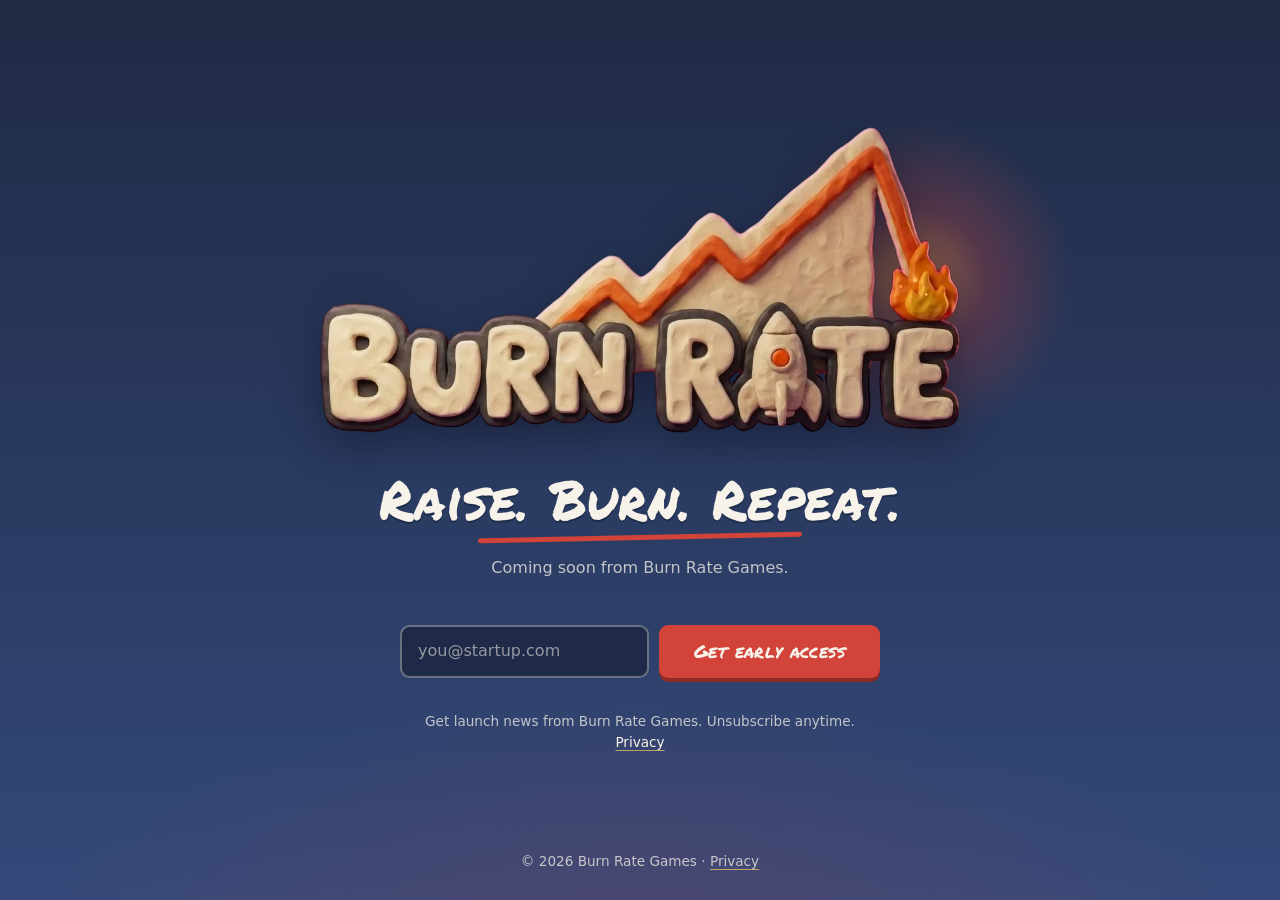
==== index.html @ 737b6787 "Burn Rate teaser: one-screen landing page with Kit early-access form, privacy policy Co-Authored-By:" ====
<!doctype html>
<html lang="en">
<head>
<meta charset="utf-8">
<meta name="viewport" content="width=device-width,initial-scale=1">
<!-- TAGLINE: "Raise. Burn. Repeat." appears in <title>, description, og:*, twitter:* and .tag below. -->
<title>Burn Rate — Raise. Burn. Repeat.</title>
<meta name="description" content="Raise. Burn. Repeat. Burn Rate is coming soon from Burn Rate Games. Get early access.">
<meta name="theme-color" content="#1F2A44">
<link rel="canonical" href="https://burnrategames.com/">
<meta property="og:type" content="website">
<meta property="og:site_name" content="Burn Rate Games">
<meta property="og:title" content="Burn Rate — Raise. Burn. Repeat.">
<meta property="og:description" content="Coming soon from Burn Rate Games. Get early access.">
<meta property="og:url" content="https://burnrategames.com/">
<meta property="og:image" content="https://burnrategames.com/img/og.jpg">
<meta property="og:image:width" content="1200">
<meta property="og:image:height" content="630">
<meta property="og:image:alt" content="Burn Rate logo in clay: a rising line that crashes into a flame">
<meta name="twitter:card" content="summary_large_image">
<meta name="twitter:title" content="Burn Rate — Raise. Burn. Repeat.">
<meta name="twitter:description" content="Coming soon from Burn Rate Games. Get early access.">
<meta name="twitter:image" content="https://burnrategames.com/img/og.jpg">
<link rel="icon" href="img/favicon.png" type="image/png">
<link rel="apple-touch-icon" href="img/apple-touch-icon.png">
<link rel="preload" href="fonts/permanent-marker.woff2" as="font" type="font/woff2" crossorigin>
<link rel="stylesheet" href="style.css">
</head>
<body>
<main class="stage">
  <h1 class="logo">
    <img src="img/logo.webp" width="1008" height="483" alt="Burn Rate">
  </h1>
  <p class="tag">Raise. Burn. Repeat.</p>
  <p class="soon">Coming soon from Burn Rate Games.</p>

  <form id="signup" class="signup" action="https://app.kit.com/forms/10079919/subscriptions" method="post">
    <label class="sr-only" for="email">Email address</label>
    <div class="row">
      <input id="email" type="email" name="email_address" placeholder="you@startup.com" autocomplete="email" required>
      <button type="submit">Get early access</button>
    </div>
    <div class="hp" aria-hidden="true">
      <label for="website">Leave this empty</label>
      <input id="website" type="text" name="website" tabindex="-1" autocomplete="off">
    </div>
    <p id="status" class="status" role="status" aria-live="polite"></p>
    <p class="consent">Get launch news from Burn Rate Games. Unsubscribe anytime. <a href="privacy.html">Privacy</a></p>
  </form>
</main>
<footer class="foot">© 2026 Burn Rate Games · <a href="privacy.html">Privacy</a></footer>
<script>
(() => {
  const form = document.getElementById('signup');
  const status = document.getElementById('status');
  const button = form.querySelector('button');
  const say = (msg, kind) => { status.textContent = msg; status.dataset.kind = kind || ''; };

  form.addEventListener('submit', async (e) => {
    e.preventDefault();
    const data = new FormData(form);
    if (data.get('website')) { say('Check your inbox to confirm.', 'ok'); return; } // bot: drop silently
    data.delete('website');
    button.disabled = true;
    say('Sending…');
    try {
      const res = await fetch(form.action, { method: 'POST', body: data, headers: { Accept: 'application/json' } });
      const json = await res.json().catch(() => ({}));
      if (!res.ok || json.status !== 'success') throw new Error('kit');
      form.reset();
      say('Check your inbox to confirm.', 'ok');
    } catch {
      say('Something broke. Try again.', 'err');
    } finally {
      button.disabled = false;
    }
  });
})();
</script>
</body>
</html>
---- style.css ----
/* Apache-2.0, see fonts/permanent-marker-LICENSE.txt */
@font-face{font-family:"Permanent Marker";src:url(fonts/permanent-marker.woff2) format("woff2");font-display:swap}

:root{
  --ink:#1F2A44;--dusk:#34497A;--red:#D2433A;--pad:#F2D16B;--paper:#F7F3EA;
  --muted:rgba(247,243,234,.74);
  --marker:"Permanent Marker","Segoe Print","Bradley Hand",cursive;
  --sans:Inter,system-ui,-apple-system,"Segoe UI",Roboto,sans-serif;
}
*{box-sizing:border-box}
html{background:var(--ink);overflow-x:hidden;overflow-x:clip}
body{
  margin:0;min-height:100vh;min-height:100svh;display:flex;flex-direction:column;
  color:var(--paper);font:400 1rem/1.55 var(--sans);overflow-x:hidden;overflow-x:clip;
  background:
    radial-gradient(60rem 30rem at 50% 115%,rgba(210,67,58,.22),transparent 70%),
    linear-gradient(var(--ink),var(--dusk));
}
a{color:var(--paper);text-decoration-color:rgba(242,209,107,.7);text-underline-offset:.2em}
a:hover{color:var(--pad)}
:focus-visible{outline:3px solid var(--pad);outline-offset:3px}

.stage{flex:1;width:min(42rem,100% - 2rem);margin:0 auto;padding:clamp(2.5rem,9vh,6rem) 0 2rem;
  display:flex;flex-direction:column;align-items:center;justify-content:center;text-align:center}

/* Logo + ember glow parked on the flame (flame sits ~94% / 51% of the image). */
.logo{position:relative;margin:0;width:min(100%,40rem);line-height:0}
.logo img{position:relative;z-index:1;width:100%;height:auto;filter:drop-shadow(0 .9rem 1.4rem rgba(10,14,28,.45))}
.logo::before,.logo::after{content:"";position:absolute;pointer-events:none;left:93%;top:50%;border-radius:50%;transform:translate(-50%,-50%)}
.logo::before{width:50%;aspect-ratio:1;background:radial-gradient(closest-side,rgba(255,150,60,.55),rgba(210,67,58,.28) 45%,transparent);
  animation:flicker 2.6s ease-in-out infinite}
.logo::after{z-index:2;width:.3rem;height:.3rem;background:#ffb25a;
  box-shadow:-.9rem .4rem 0 -.05rem #ff8a3d,.7rem .9rem 0 -.08rem #ffc76b,-.3rem 1.4rem 0 -.1rem #ff7a3a;
  animation:embers 3.2s ease-out infinite}
@keyframes flicker{0%,100%{opacity:.75;transform:translate(-50%,-50%) scale(1)}35%{opacity:1;transform:translate(-50%,-52%) scale(1.08)}60%{opacity:.85;transform:translate(-50%,-50%) scale(.96)}}
@keyframes embers{0%{opacity:0;transform:translate(-50%,0)}15%{opacity:1}100%{opacity:0;transform:translate(-30%,-5.5rem)}}

.tag{font:400 clamp(2rem,8.5vw,3.4rem)/1.1 var(--marker);margin:clamp(1.25rem,4vh,2.25rem) 0 0;letter-spacing:.01em;
  text-shadow:0 .15rem 0 rgba(10,14,28,.35)}
.tag::after{content:"";display:block;width:62%;height:.32rem;margin:.35rem auto 0;border-radius:.3rem;background:var(--red);transform:rotate(-1.2deg)}
.soon{margin:1rem 0 0;color:var(--muted);font-size:1rem}

.signup{width:min(100%,30rem);margin-top:clamp(1.75rem,5vh,2.75rem)}
.row{display:flex;flex-wrap:wrap;gap:.6rem}
.row input{flex:1 1 14rem;min-width:0;min-height:3.1rem;padding:.75rem 1rem;font:inherit;font-size:1rem;color:var(--paper);
  background:rgba(14,20,36,.5);border:2px solid rgba(247,243,234,.35);border-radius:.6rem}
.row input::placeholder{color:rgba(247,243,234,.55)}
.row input:hover{border-color:rgba(247,243,234,.6)}
.row input:focus-visible{outline:none;border-color:var(--pad);box-shadow:0 0 0 3px rgba(242,209,107,.35)}
.row button{flex:1 1 auto;min-height:3.1rem;padding:.7rem 1.4rem;font:400 1.15rem/1 var(--marker);letter-spacing:.02em;
  color:var(--paper);background:var(--red);border:0;border-radius:.6rem;cursor:pointer;
  box-shadow:0 .25rem 0 #8f2a24;transition:transform .12s,box-shadow .12s,background .12s}
.row button:hover{background:#c13a32;box-shadow:0 .25rem 0 #8f2a24,0 0 0 2px var(--pad)}
.row button:active{transform:translateY(.2rem);box-shadow:0 .05rem 0 #8f2a24}
.row button:disabled{opacity:.7;cursor:progress}
.status{min-height:1.5em;margin:.6rem 0 0;font-weight:600}
.status[data-kind=ok]{color:var(--pad)}
.status[data-kind=err]{color:#ffb4ac}
.consent{margin:0;font-size:.85rem;color:var(--muted)}

.foot{padding:1.25rem 1rem 1.75rem;text-align:center;font-size:.85rem;color:var(--muted)}
.foot a{color:var(--muted)}

.sr-only,.hp{position:absolute;width:1px;height:1px;overflow:hidden;clip-path:inset(50%);white-space:nowrap}
.hp{left:-9999px}

/* Privacy page */
.doc{flex:1;width:min(42rem,100% - 2rem);margin:0 auto;padding:2.5rem 0 3rem}
.doc .back img{width:9rem;height:auto}
.doc h1{font:400 clamp(2rem,7vw,2.8rem)/1.15 var(--marker);margin:1.5rem 0 .5rem}
.doc h2{font:400 1.35rem/1.3 var(--marker);color:var(--pad);margin:2rem 0 .4rem}
.doc p,.doc li{color:rgba(247,243,234,.88)}

@media (prefers-reduced-motion:reduce){
  .logo::before,.logo::after{animation:none}
  .logo::after{display:none}
  .row button{transition:none}
}
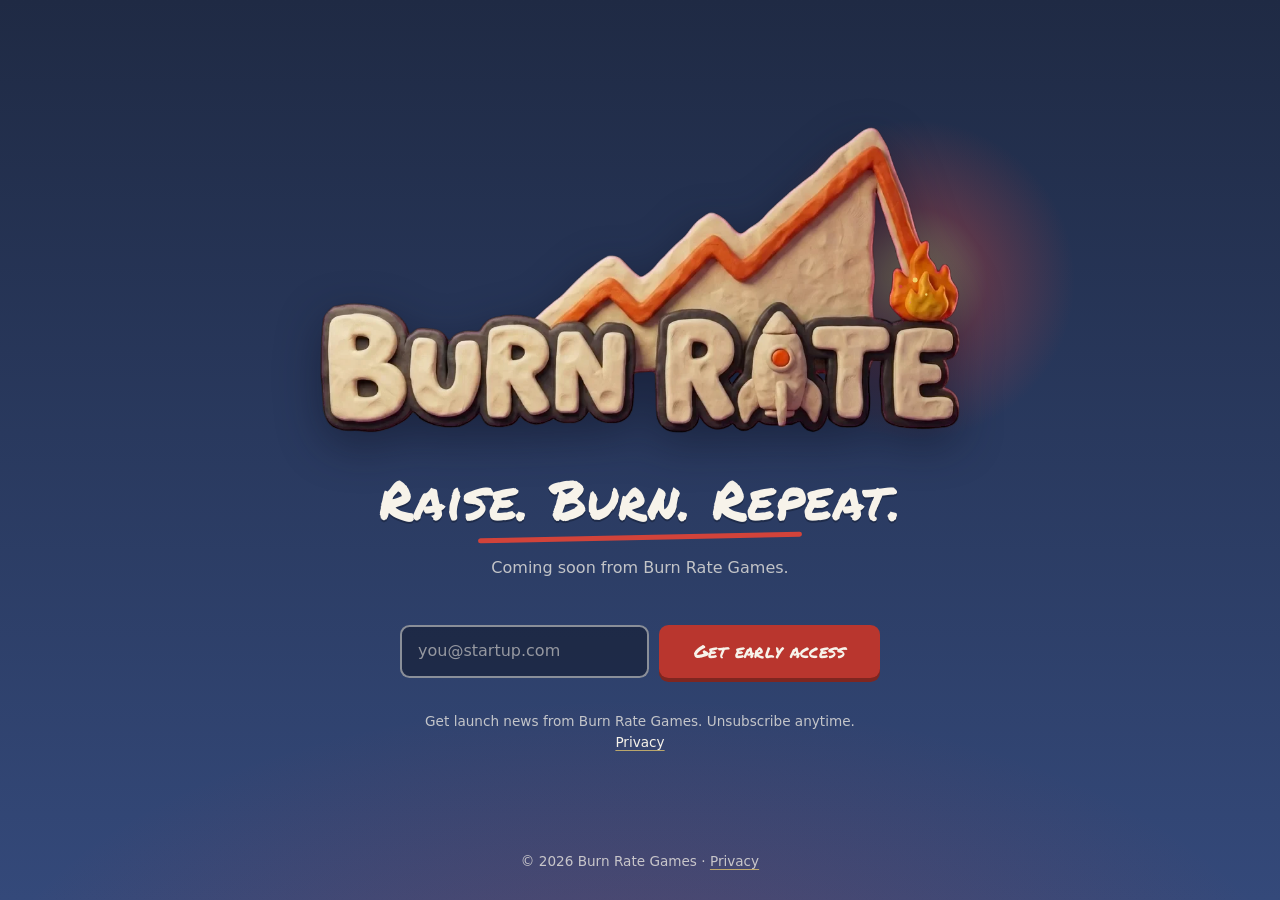
==== commit 45ee0c32: "Review fixes: Kit quarantine redirect + error text, AA button contrast, busy flag, quieter honeypot," ====
--- a/index.html
+++ b/index.html
@@ -40,10 +40,7 @@
       <input id="email" type="email" name="email_address" placeholder="you@startup.com" autocomplete="email" required>
       <button type="submit">Get early access</button>
     </div>
-    <div class="hp" aria-hidden="true">
-      <label for="website">Leave this empty</label>
-      <input id="website" type="text" name="website" tabindex="-1" autocomplete="off">
-    </div>
+    <div class="hp" aria-hidden="true"><input type="text" name="hp_x" tabindex="-1" autocomplete="off"></div>
     <p id="status" class="status" role="status" aria-live="polite"></p>
     <p class="consent">Get launch news from Burn Rate Games. Unsubscribe anytime. <a href="privacy.html">Privacy</a></p>
   </form>
@@ -56,24 +53,30 @@
   const button = form.querySelector('button');
   const say = (msg, kind) => { status.textContent = msg; status.dataset.kind = kind || ''; };
 
+  let busy = false;
+
   form.addEventListener('submit', async (e) => {
     e.preventDefault();
+    if (busy) return;
     const data = new FormData(form);
-    if (data.get('website')) { say('Check your inbox to confirm.', 'ok'); return; } // bot: drop silently
-    data.delete('website');
-    button.disabled = true;
+    if (data.get('hp_x')) { say('Check your inbox to confirm.', 'ok'); return; } // bot: drop silently
+    data.delete('hp_x');
+    busy = true;
+    button.setAttribute('aria-disabled', 'true');
     say('Sending…');
+    let json = {};
     try {
       const res = await fetch(form.action, { method: 'POST', body: data, headers: { Accept: 'application/json' } });
-      const json = await res.json().catch(() => ({}));
-      if (!res.ok || json.status !== 'success') throw new Error('kit');
-      form.reset();
-      say('Check your inbox to confirm.', 'ok');
-    } catch {
-      say('Something broke. Try again.', 'err');
-    } finally {
-      button.disabled = false;
+      json = await res.json().catch(() => ({}));
+      if (json.status === 'quarantined' && json.url) { location.href = json.url; return; } // Kit's captcha step
+      if (res.ok && json.status === 'success') { form.reset(); say('Check your inbox to confirm.', 'ok'); return; }
+    } catch {}
+    finally {
+      busy = false;
+      button.removeAttribute('aria-disabled');
     }
+    const kitError = (json.errors || [])[0];
+    say(typeof kitError === 'string' ? kitError : 'Something broke. Try again.', 'err');
   });
 })();
 </script>
--- a/style.css
+++ b/style.css
@@ -27,10 +27,10 @@
 .logo{position:relative;margin:0;width:min(100%,40rem);line-height:0}
 .logo img{position:relative;z-index:1;width:100%;height:auto;filter:drop-shadow(0 .9rem 1.4rem rgba(10,14,28,.45))}
 .logo::before,.logo::after{content:"";position:absolute;pointer-events:none;left:93%;top:50%;border-radius:50%;transform:translate(-50%,-50%)}
-.logo::before{width:50%;aspect-ratio:1;background:radial-gradient(closest-side,rgba(255,150,60,.55),rgba(210,67,58,.28) 45%,transparent);
+.logo::before{width:50%;aspect-ratio:1;background:radial-gradient(closest-side,rgba(242,209,107,.45),rgba(210,67,58,.3) 45%,transparent);
   animation:flicker 2.6s ease-in-out infinite}
-.logo::after{z-index:2;width:.3rem;height:.3rem;background:#ffb25a;
-  box-shadow:-.9rem .4rem 0 -.05rem #ff8a3d,.7rem .9rem 0 -.08rem #ffc76b,-.3rem 1.4rem 0 -.1rem #ff7a3a;
+.logo::after{z-index:2;width:.3rem;height:.3rem;background:var(--pad);
+  box-shadow:-.9rem .4rem 0 -.05rem var(--red),.7rem .9rem 0 -.08rem var(--pad),-.3rem 1.4rem 0 -.1rem color-mix(in srgb,var(--pad),var(--red));
   animation:embers 3.2s ease-out infinite}
 @keyframes flicker{0%,100%{opacity:.75;transform:translate(-50%,-50%) scale(1)}35%{opacity:1;transform:translate(-50%,-52%) scale(1.08)}60%{opacity:.85;transform:translate(-50%,-50%) scale(.96)}}
 @keyframes embers{0%{opacity:0;transform:translate(-50%,0)}15%{opacity:1}100%{opacity:0;transform:translate(-30%,-5.5rem)}}
@@ -43,19 +43,18 @@
 .signup{width:min(100%,30rem);margin-top:clamp(1.75rem,5vh,2.75rem)}
 .row{display:flex;flex-wrap:wrap;gap:.6rem}
 .row input{flex:1 1 14rem;min-width:0;min-height:3.1rem;padding:.75rem 1rem;font:inherit;font-size:1rem;color:var(--paper);
-  background:rgba(14,20,36,.5);border:2px solid rgba(247,243,234,.35);border-radius:.6rem}
+  background:rgba(14,20,36,.5);border:2px solid rgba(247,243,234,.5);border-radius:.6rem}
 .row input::placeholder{color:rgba(247,243,234,.55)}
 .row input:hover{border-color:rgba(247,243,234,.6)}
 .row input:focus-visible{outline:none;border-color:var(--pad);box-shadow:0 0 0 3px rgba(242,209,107,.35)}
 .row button{flex:1 1 auto;min-height:3.1rem;padding:.7rem 1.4rem;font:400 1.15rem/1 var(--marker);letter-spacing:.02em;
-  color:var(--paper);background:var(--red);border:0;border-radius:.6rem;cursor:pointer;
-  box-shadow:0 .25rem 0 #8f2a24;transition:transform .12s,box-shadow .12s,background .12s}
-.row button:hover{background:#c13a32;box-shadow:0 .25rem 0 #8f2a24,0 0 0 2px var(--pad)}
-.row button:active{transform:translateY(.2rem);box-shadow:0 .05rem 0 #8f2a24}
-.row button:disabled{opacity:.7;cursor:progress}
+  color:var(--paper);background:#B9362E;border:0;border-radius:.6rem;cursor:pointer;
+  box-shadow:0 .25rem 0 #7f2620;transition:transform .12s,box-shadow .12s,background .12s}
+.row button:hover{background:#A82F28;box-shadow:0 .25rem 0 #7f2620,0 0 0 2px var(--pad)}
+.row button:active{transform:translateY(.2rem);box-shadow:0 .05rem 0 #7f2620}
+.row button[aria-disabled=true]{opacity:.7;cursor:progress}
 .status{min-height:1.5em;margin:.6rem 0 0;font-weight:600}
-.status[data-kind=ok]{color:var(--pad)}
-.status[data-kind=err]{color:#ffb4ac}
+.status[data-kind=ok],.status[data-kind=err]{color:var(--pad)}
 .consent{margin:0;font-size:.85rem;color:var(--muted)}
 
 .foot{padding:1.25rem 1rem 1.75rem;text-align:center;font-size:.85rem;color:var(--muted)}
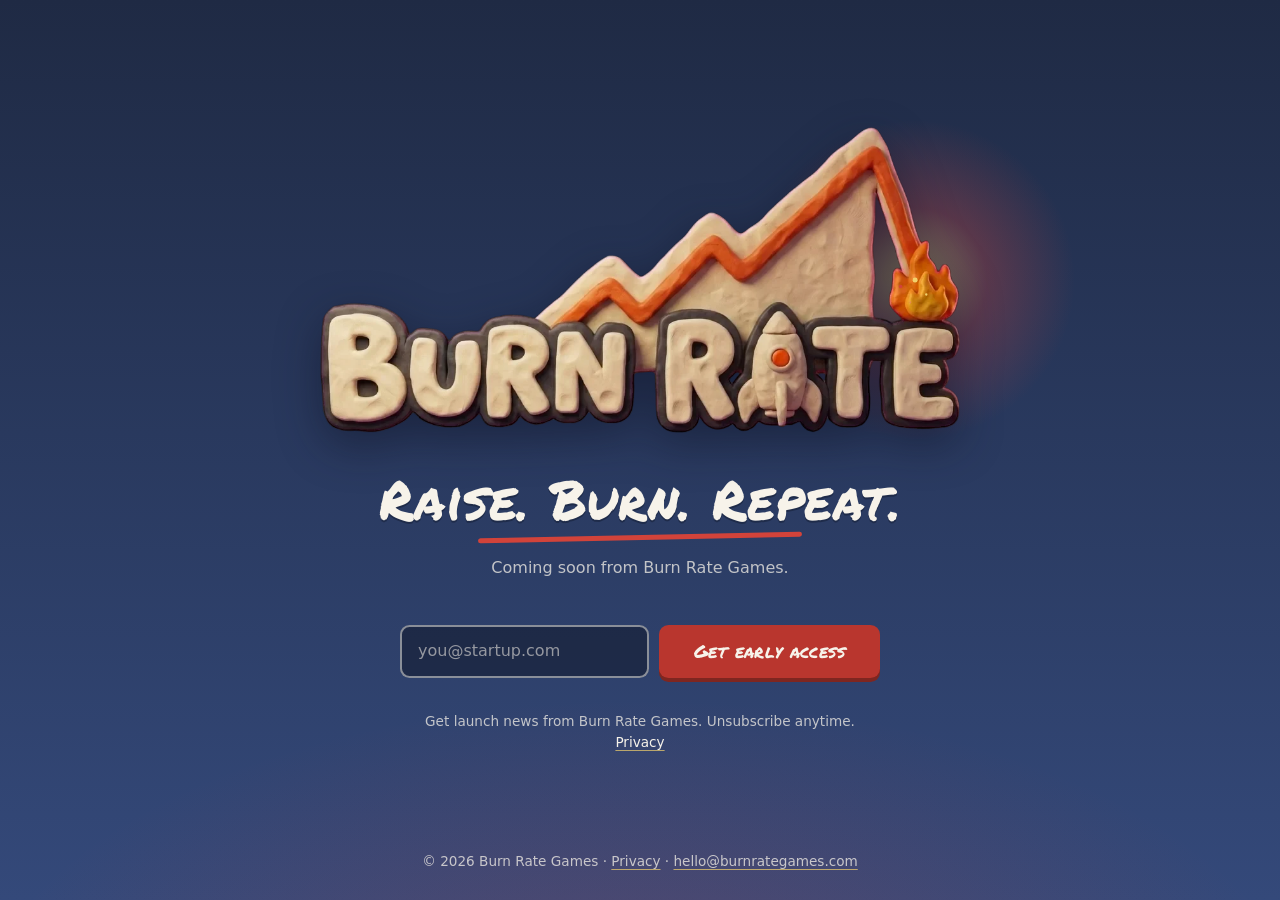
==== commit 9746fff9: "Contact details: Who we are (postal address + hello@) on privacy page, email in footer Co-Authored-B" ====
--- a/index.html
+++ b/index.html
@@ -45,7 +45,7 @@
     <p class="consent">Get launch news from Burn Rate Games. Unsubscribe anytime. <a href="privacy.html">Privacy</a></p>
   </form>
 </main>
-<footer class="foot">© 2026 Burn Rate Games · <a href="privacy.html">Privacy</a></footer>
+<footer class="foot">© 2026 Burn Rate Games · <a href="privacy.html">Privacy</a> · <a href="mailto:hello@burnrategames.com">hello@burnrategames.com</a></footer>
 <script>
 (() => {
   const form = document.getElementById('signup');
